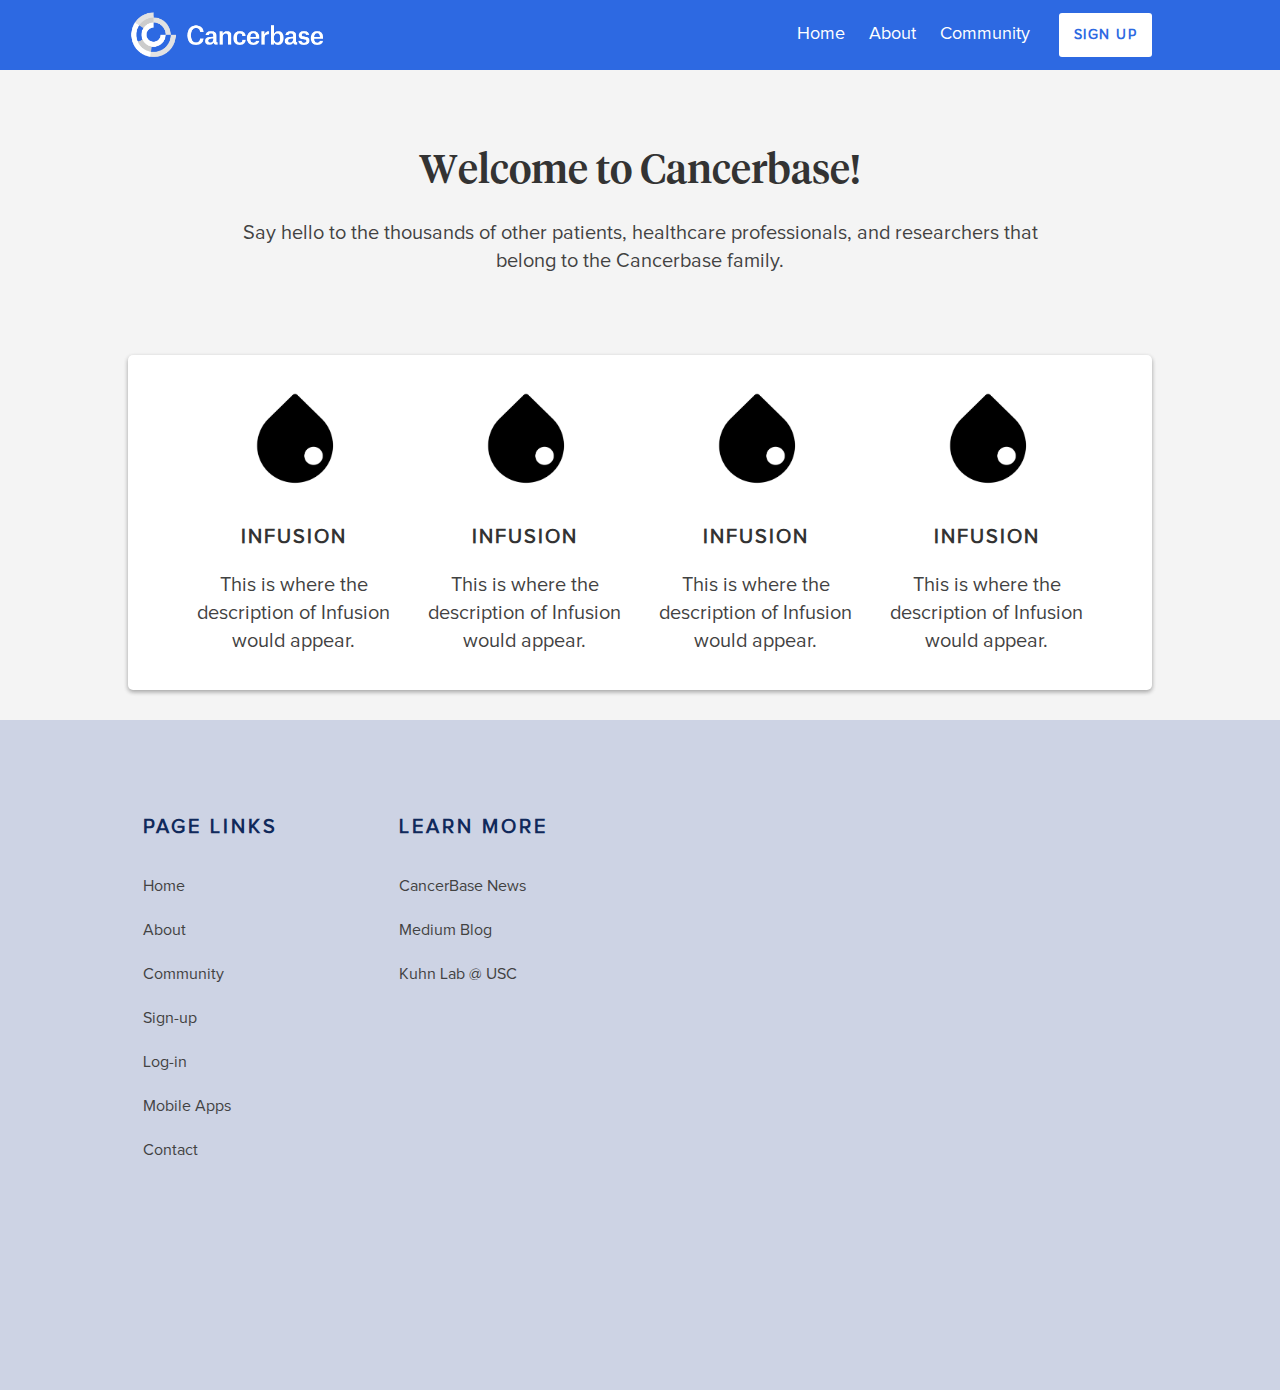
==== dash.html @ 2c81d821 "refreshed w new changes" ====
<!doctype html>
<head>


  <title>Cancerbase | Welcome!</title>

  <meta name='viewport' content='initial-scale=1,maximum-scale=1,user-scalable=no' />
  <meta charset=utf-8 />
  <!-- <link href='https://www.mapbox.com/base/latest/base.css' rel='stylesheet' /> -->


  <link rel='shortcut icon' href='path/to/favicon.ico' type='image/x-icon' />
  <script src='https://api.mapbox.com/mapbox-gl-js/v0.44.2/mapbox-gl.js'></script>
  <link href='https://api.mapbox.com/mapbox-gl-js/v0.44.2/mapbox-gl.css' rel='stylesheet' />
  <link rel=stylesheet type=text/css href="css/bootstrap.css">
  <link rel=stylesheet type=text/css href="css/bootstrap-theme.css">
  <link rel=stylesheet type=text/css href="css/index.css">

  <style>
      .grid-container {
        display: grid;
        grid-gap: 10px;
        grid-template-columns: auto auto auto auto auto;
        padding: 10px;
      }
      .grid-item {
        padding: 10px;
        font-size: 20px;
        text-align: center;
        box-shadow: rgba(63,63,63,0.09) 0 6px 24px;
        border-radius: 4px;
      }
  </style>
</head>
<body>

<div class="nav">
  <div class="nav-content">
    <a href="index.html"><div class="nav-logo">
      <img src="assets/logo-white.png">
    </div></a>
    <div class="nav-links">
      <a href="#">Home</a>
      <a href="#">About</a>
      <a href="#">Community</a>
      <div class="button btn-nav">
        SIGN UP
      </div>
    </div>
  </div>
</div>

<div class="primary-container-hero">
  <div class="introduction">
    <h1>Welcome to Cancerbase!</h1>
    <h3>Say hello to the thousands of other patients, healthcare professionals, and researchers that belong to the Cancerbase family.</h3>
  </div>

  <div class="card apps-card">
    <div class="container">
      <div class="row">
        <div class="col-md-3">
          <div class="app-icon">
            <img src="assets/apps/drop.png">
          </div>
            <h5>Infusion</h5>
            <h3>This is where the description of Infusion would appear.</h3>
        </div>
        <div class="col-md-3">
          <div class="app-icon">
            <img src="assets/apps/drop.png">
          </div>
            <h5>Infusion</h5>
            <h3>This is where the description of Infusion would appear.</h3>
        </div>
        <div class="col-md-3">
          <div class="app-icon">
            <img src="assets/apps/drop.png">
          </div>
            <h5>Infusion</h5>
            <h3>This is where the description of Infusion would appear.</h3>
        </div>
        <div class="col-md-3">
          <div class="app-icon">
            <img src="assets/apps/drop.png">
          </div>
            <h5>Infusion</h5>
            <h3>This is where the description of Infusion would appear.</h3>
        </div>
      </div>
    </div>
  </div>
</div>


  <div class="footer">
    <div class="primary-container">
      <div class="container">
        <div class="row">
          <div class="col-md-3">
            <h5 class="fheader">PAGE LINKS</h5>
              <a href="/"><p>Home</p></a>
              <a href="/"><p>About</p></a>
              <a href="/"><p>Community</p></a>
              <a href="/"><p>Sign-up</p></a>
              <a href="/"><p>Log-in</p></a>
              <a href="/"><p>Mobile Apps</p></a>
              <a href="/"><p>Contact</p></a>
          </div>

          <div class="col-md-3">
            <h5 class="fheader">LEARN MORE</h5>
              <a href="/"><p>CancerBase News</p></a>
              <a href="/"><p>Medium Blog</p></a>
              <a href="/"><p>Kuhn Lab @ USC</p></a>
          </div>

          <div class="col-md-6">
            <iframe src="https://www.powr.io/plugins/form-builder/view?unique_label=5600c516_1525746963&external_type=iframe" width="100%" height="600" frameborder="0"></iframe>
          </div>
      </div>
    </div>
  </div>




</body>
---- css/index.css ----
@font-face {
    font-family: 'Tiempos';
    src: url(../fonts/TiemposHeadline-Medium.otf);
}

@font-face {
  font-family: 'Proxima Nova';
  src: url(../fonts/ProximaNova-Regular.otf);
}

body {
  color: #333333;
  font-family: 'Proxima Nova';
  padding: 0px;
  line-height: 28px;
  background-color: #f4f4f4;
}


h1 {
  font-family: 'Tiempos';
  font-size: 40px;
  line-height: 45px;
  font-weight: normal;
}

h2 {
  font-family: 'Tiempos';
  font-size: 30px;
  font-weight: 200;
  color: #424242;
  line-height: 40px;
}

h3 {
  font-family: 'Proxima Nova';
  font-size: 20px;
  color: #424242;
  font-weight: normal;
}

h4 {
  font-family: 'Proxima Nova';
  font-size: 20px;
  color: #424242;
  font-weight: normal;

}

h5 {
  font-family: 'Proxima Nova';
  font-size: 20px;
  text-transform: uppercase;
  letter-spacing: 2px;
  font-weight: bold;
  margin-bottom: 0px;
}

p {
  font-size: 16px;
  color: #424242;
}

a {
  font-size: 16px;
  color: #fcac42;
  text-decoration: none !important;
}

/*FOR SEMANTIC STYLES*/
.orange {
  color: #fcac42;
}

.white {
  color: white;
}

.low-opacity {
  opacity: .8;
}

.button {
  padding: 8px 25px 8px 25px;
  width: max-content;
  color: white;
    background-color: rgba(252, 172, 66, 0.3);
  border: 2px solid #fcac42;
    border-radius: 3px;
  font-family: 'Proxima Nova';
    font-size: 16px;
        font-weight: bold;
    text-transform: uppercase;
    letter-spacing: 1.5px;
  transition: .3s ease;
}

  .btn-bright {
    margin-top: 35px;
    background-color: rgba(252, 172, 66, 0);
    color: #333333;
  }

  .btn-shiny {
    background-color: rgba(252, 172, 66, 1);
    margin: auto;
  }


  .btn-nav {
    display: inline;
    font-size: 14px;
    background-color: white;
    border: none;
    color: #2d69e2;
    padding: 15px 15px 15px 15px;
    margin-left: 15px;
  }

  .button:hover {
    background-color: rgba(252, 172, 66, 1);
  }

  .btn-nav:hover {
    background-color: white;
  }

.centered {
  text-align: center;
}

hr {
  margin: 80px 0px 30px 0px;
  border: 1px solid grey;
}

.v1 img {
  width: 6px;
  margin: auto;
  margin-bottom: -60px;
}

  .v-bottom img {
    margin-bottom: 0px;
    margin-top: -18px;
  }

.number {
  position: absolute;
  top: -20px;
  left: -20px;
}

  .number img {
    width: 60px;
  }

  .n2 {
    top: -20px;
    right: 20px;
  }

.special-blue {
  font-family: 'Proxima Nova';
  color: #10295b;
  font-size: 30px;
  font-weight: bold;
  text-align: center;
  text-transform: uppercase;
  letter-spacing: 3px;
  padding-bottom: 30px;
}

.quote {
  font-size: 23px;
  font-family: 'Proxima Nova';
  font-style: italic;
  padding: 25px;
  line-height: 40px;
}

  .quote-img {
    width: 100px;
  }

/*END OF SEMANTIC STYLES*/

/*FOR NAVIGATION*/
.nav {
  width: 100%;
  height: 70px;
  background-color: #2d69e2;
  position: fixed;
  z-index: 9000;

}

  .nav h3 {
    color: white;
  }

.nav-content {
  width: 80%;
  max-width: 1200px;
  margin: auto;
}

.nav-logo {
  width: 220px;
  height: 100%;
  float: left;
  margin-top: 5px;
  margin-left: -10px;
}

  .nav-logo img {
    width: 100%;
  }

.nav-links {
  margin-top: 20px;
  width: auto;
  height: 100%;
  float: right;
  display: inline-block;
}

.nav-links a {
  padding: 0 10px 0 10px;
  color: white;
  font-size: 18px;
}

/*END OF NAVIGATION*/

.primary-container-hero {
  width: 80%;
  max-width: 1200px;
  margin: auto;
  padding-top: 100px;
}

.primary-container {
  width: 80%;
  max-width: 1200px;
  margin: auto;
  margin-top: 30px;
}

.smaller {
  max-width: 1000px;
}

/*FOR HERO CARD*/
.hero-card {
  position: relative;
  width: 100%;
  height: 500px;
  border-radius: 5px;
  background-color: #2052ce;
  background-image: url('../assets/cb-hero.png');
    background-repeat: no-repeat;
    background-position: center;
    background-size: cover;
}

  .hero-card2 {
    background-image: url('');
  }

.hero-text {
  position: absolute;
  left: 100px;
  top: 80px;
  width: 400px;
}

.hero-text h1 {
  font-size: 40px;
  margin-bottom: -15px;
}

.hero-image img {
  position: absolute;
  width: 700px;
  height: auto;
  right: 40px;
  bottom: 0px;
  background-repeat: no-repeat;
  background-position: center;
  background-size: cover;
}

/*END OF HERO CARD*/

/*PRIMARY HOMEPAGE CONTENT*/
.introduction {
  padding-top: 20px;
  padding-bottom: 60px;
  max-width: 800px;
  width: 100%;
  margin: auto;
  text-align: center;
}

.icon img {
  width: 200px;
}

.step {
  text-align: center;
  height: 100%;
  min-height: 500px !important;
}

.apps {
  width: 90%;
  height: 100%;
  margin-top: 100px;
  text-align: center;
  margin-bottom: 100px;
}

#large-img {
  width: 80%;
  max-width: 1000px;
  margin-top: -20px;
  margin-bottom: 40px;
}

.img-rounded {
  width: 300px;
  border-radius: 5px;
  float: right;
  margin-right: 25px;
}

  .img-rounded2 {
    float: left;
    margin-right: 0px;
  }

.side-text {
  width: 100%;
  max-width: 400px;
  float: left;
  margin-left: 25px;
}

  .side-text2 {
    float: right;
    margin-left: 0px;
  }

.label {
  font-weight: bold;
  letter-spacing: 2px;
}

.full-width {
  width: 100%;
  height: 100%;
  min-height: 500px;
  background-color: #e0e0e0;
  background-repeat: no-repeat;
  background-position: center;
  background-size: cover;
  padding-top: 20px;
}

  .fw-blue {
    background-color: #cdd3e4 !important;
    border-bottom: none;
    padding-bottom: 30px;
  }

  .fw1 {
      background-image: url('../assets/stock-researchers.png');
      border-bottom: 5px solid #fcac42;
  }

  .fw2 {
      background-image: url('../assets/stock-runner.png');
      border-bottom: 5px solid #fcac42;
  }

  .fw3 {
      background-image: url('../assets/stock-patients.png');
  }


  .card {
    position: relative;
    width: 500px;
    height: 400px;
    background-color: white;
    padding: 15px 50px 15px 50px;
    border-radius: 5px;

    box-shadow: 0 2px 5px rgba(0,0,0,0.12), 0 2px 4px rgba(0,0,0,0.24);
    transition: all 0.3s cubic-bezier(.25,.8,.25,1);
  }

    .card:hover {
      box-shadow: 0 3px 10px rgba(0,0,0,0.15), 0 10px 5px rgba(0,0,0,0.15);
    }

    .c2 {
      float: right;
    }

    .apps-card {
      width: 100%;
      height: 100%;
      text-align: center;
      padding-top: 35px;
    }

  .app-card {
    padding-top: 30px;
    width: 100%;
    height: 100%;
    margin-bottom: 30px;
    position: relative;
    min-height: 350px;
  }

    a .app-card {
      color: #333333;
    }

.app-icon img {
  width: 100px;
  height: 100px;
  border-radius: 10px;
  margin: auto;
}
/*END OF PRIMARY HOMEPAGE CONTENT*/

/*FOOTER CONTENT*/
.footer {
  padding-top: 30px;
  margin-top: 30px;
  width: 100%;
  height: 100%;
  background-color: #cdd3e4;
}

.fheader {
  font-size: 20px;
  letter-spacing: 2px;

  color: #10295b;
  font-weight: bold;
  text-transform: uppercase;
  letter-spacing: 3px;
  padding-bottom: 15px;
}

















/*LARGE MEDIA QUERIES*/
@media (max-width: 1260px) {
  .hero-image img {
    width: 600px;
  }

  .step {
    min-height: 500px ;
  }
}

@media (max-width: 1000px) {
  .primary-container-hero {
    width: 100%;
      padding-top: 60px;
  }

  .hero-card {
    width: 100%;
    border-radius: 0;
  }

  .hero-text {
    left: 85px;
  }

  .hero-image img {
    width: 550px;
  }

  .app-card {
    max-width: 400px;
    margin: auto;
    margin-bottom: 30px;
  }

  .step {
    min-height: 200px ;
  }
}
/*END OF LARGE MEDIA QUERIES*/

/*MEDIUM MEDIA QUERIES*/
@media (max-width: 800px) {
  .hero-text {
    top: 30px;
    left: 0;
    right: 0;
    text-align: center;
    margin-left: auto;
    margin-right: auto;
  }

  .hero-text .button {
    margin: auto;
  }

  .hero-image img {
    left: 0;
    right: 0;
    margin-left: auto;
    margin-right: auto;
    width: 450px;
  }

  .card {
    text-align: center;
    width: 100%;
    margin: auto;
  }

    .card .button {
      margin: auto;
    }

    .c2 {
      float: none;
    }

  .number {
    display: none;
  }

  .apps {
    width: 100%;
    margin-top: 50px;
    margin-bottom: 0px;
    max-width: 800px !important;
  }

  .nav-logo {
  display:none;
}

  .nav-content {
    padding-top: 20px;
  }

  .nav-links {
    float: none;
    width: 100%;
    margin: auto;
    text-align: center;
  }

  .btn-nav {
    display: none;
  }

  .app-card {
    max-width: 400px;
    margin: auto;
    margin-bottom: 30px;
  }

  .container-map {
    width: 100%;
  }

}
/*END OF MEDIUM MEDIA QUERIES*/

/*MOBILE MEDIA QUERY*/
@media (max-width: 500px) {
  h1 {
    font-size: 30px !important;
    line-height: 40px;
  }

  .primary-container {
    width: 95%;
  }
  .card {

  }

  .introduction {
    padding: 15px;
  }

}

/*SIGNUP FLOW*/
.form-flow {
  padding: 50px;
  border: 1px solid #999;
}

input {
  margin: 10px 0;
}

.form-input {
  width: 100%;
  color: #333;
}

.form-input-radio {
  margin-left: 20px;
}

.form-input-select select{
  width: 100%;
  padding: 8px;
  background-color: white;
}

.input-label {
  text-transform: uppercase;
  font-weight: bold;
  text-align: left;
  float: left;
  letter-spacing: 1px;
}
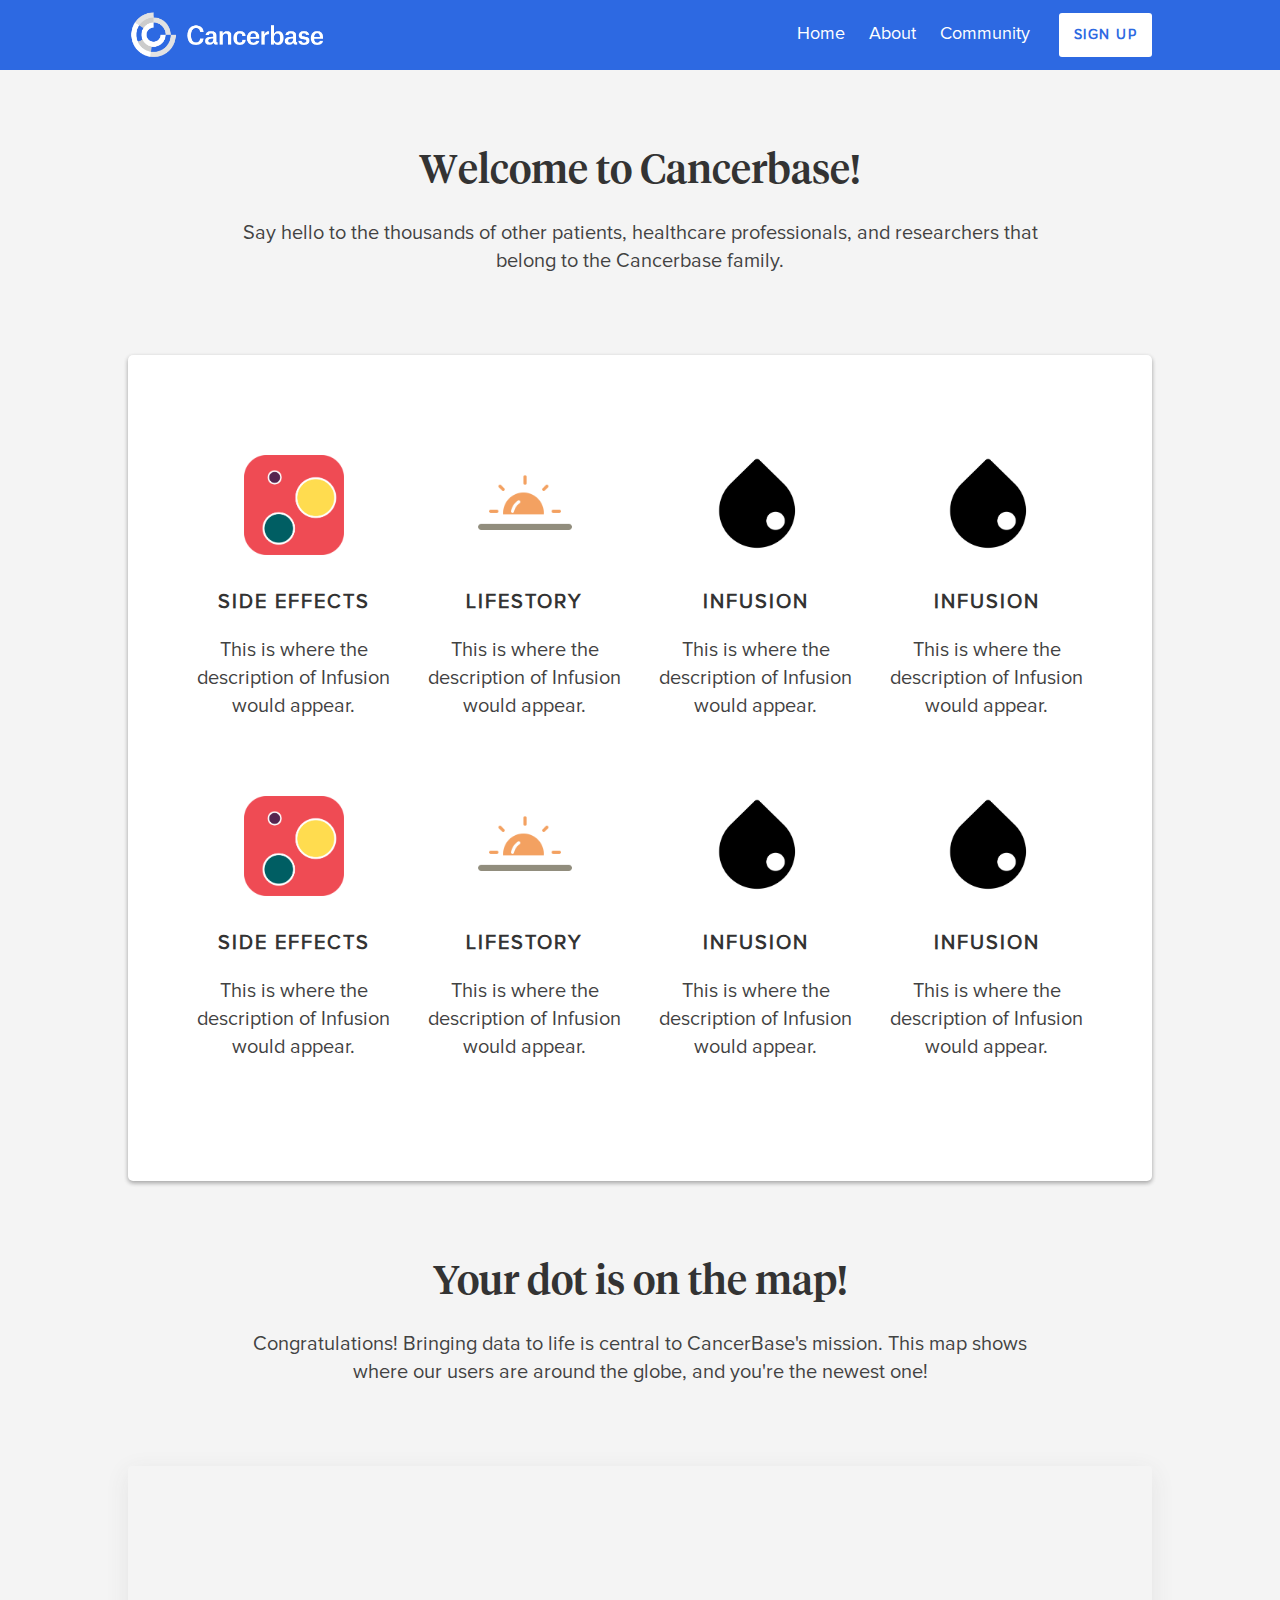
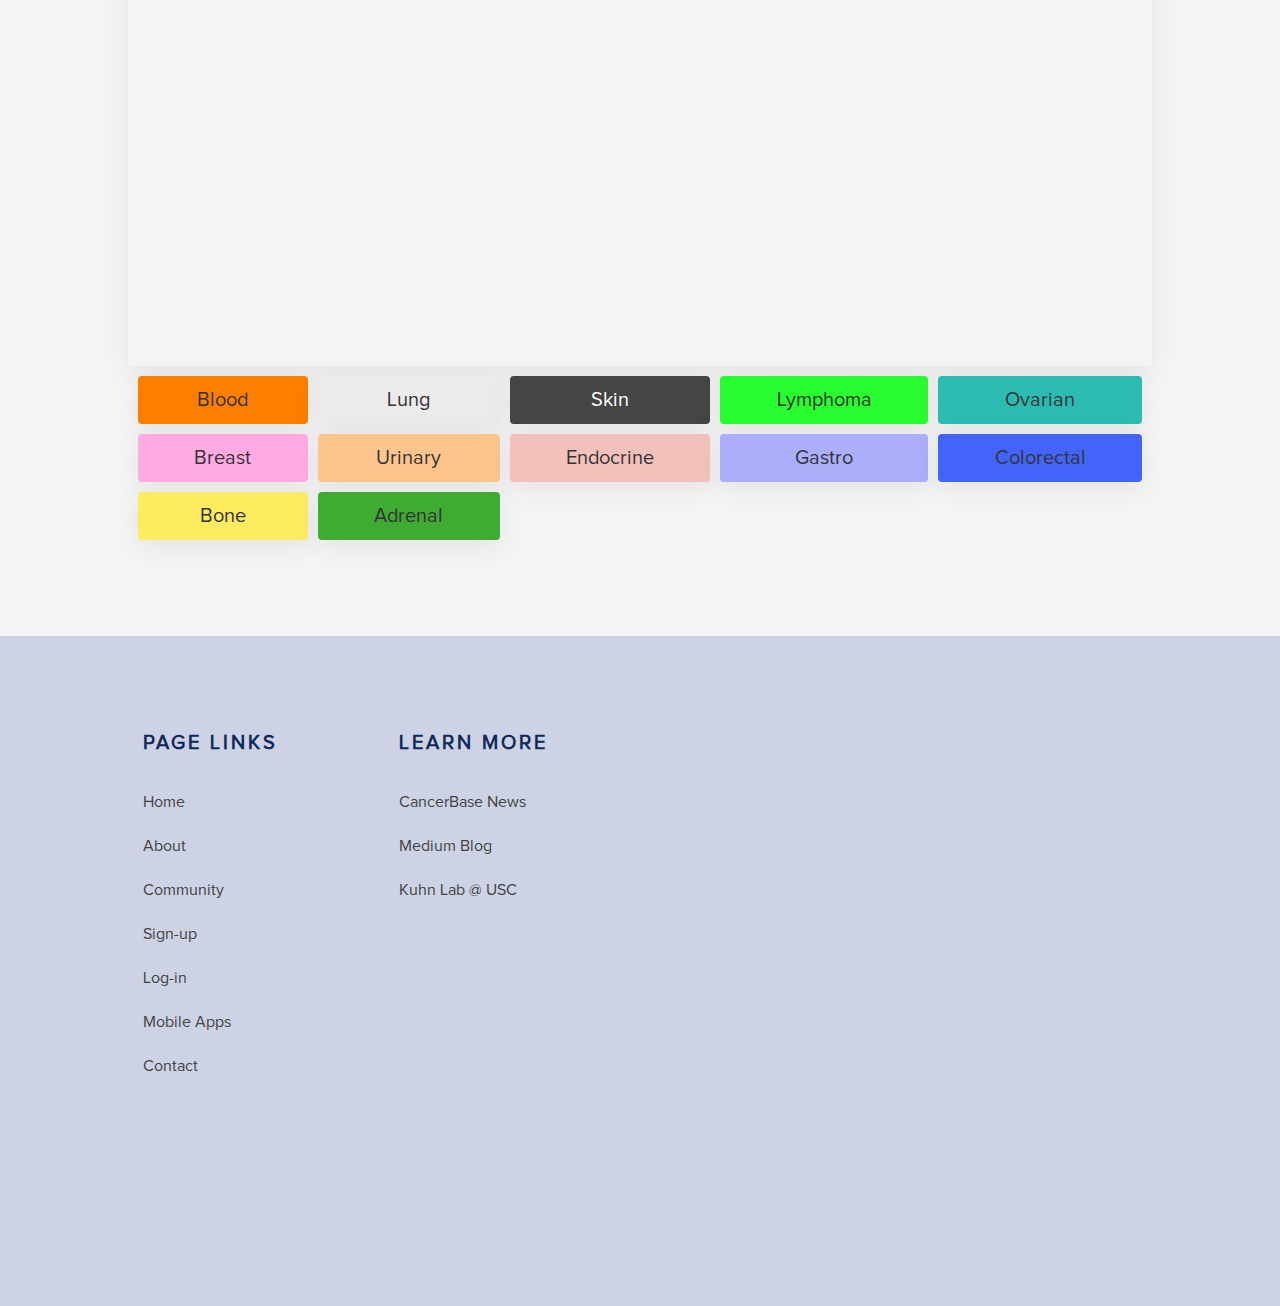
==== commit 20dc75dc: "updated dash page" ====
--- a/dash.html
+++ b/dash.html
@@ -17,6 +17,19 @@
   <link rel=stylesheet type=text/css href="css/index.css">
 
   <style>
+      .card {
+        padding-top: 100px;
+        padding-bottom: 100px;
+      }
+
+      a {
+        color: #333333;
+      }
+
+      a:hover {
+        color: #333333;
+      }
+
       .grid-container {
         display: grid;
         grid-gap: 10px;
@@ -56,41 +69,116 @@
     <h3>Say hello to the thousands of other patients, healthcare professionals, and researchers that belong to the Cancerbase family.</h3>
   </div>
 
-  <div class="card apps-card">
+  <a href="/"><div class="card apps-card">
     <div class="container">
       <div class="row">
         <div class="col-md-3">
           <div class="app-icon">
-            <img src="assets/apps/drop.png">
-          </div>
-            <h5>Infusion</h5>
-            <h3>This is where the description of Infusion would appear.</h3>
-        </div>
-        <div class="col-md-3">
-          <div class="app-icon">
-            <img src="assets/apps/drop.png">
-          </div>
-            <h5>Infusion</h5>
-            <h3>This is where the description of Infusion would appear.</h3>
-        </div>
-        <div class="col-md-3">
-          <div class="app-icon">
-            <img src="assets/apps/drop.png">
-          </div>
-            <h5>Infusion</h5>
-            <h3>This is where the description of Infusion would appear.</h3>
-        </div>
-        <div class="col-md-3">
-          <div class="app-icon">
-            <img src="assets/apps/drop.png">
-          </div>
-            <h5>Infusion</h5>
-            <h3>This is where the description of Infusion would appear.</h3>
-        </div>
-      </div>
-    </div>
-  </div>
+            <img src="assets/apps/sideeffects.png">
+          </div>
+            <h5>Side Effects</h5>
+            <h3>This is where the description of Infusion would appear.</h3>
+        </div>
+        <div class="col-md-3">
+          <div class="app-icon">
+            <img src="assets/apps/horizon.png">
+          </div>
+            <h5>LifeStory</h5>
+            <h3>This is where the description of Infusion would appear.</h3>
+        </div>
+        <div class="col-md-3">
+          <div class="app-icon">
+            <img src="assets/apps/drop.png">
+          </div>
+            <h5>Infusion</h5>
+            <h3>This is where the description of Infusion would appear.</h3>
+        </div>
+        <div class="col-md-3">
+          <div class="app-icon">
+            <img src="assets/apps/drop.png">
+          </div>
+            <h5>Infusion</h5>
+            <h3>This is where the description of Infusion would appear.</h3>
+        </div>
+      </div>
+    </div>
+    <br><br>
+    <div class="container">
+      <div class="row">
+        <div class="col-md-3">
+          <div class="app-icon">
+            <img src="assets/apps/sideeffects.png">
+          </div>
+            <h5>Side Effects</h5>
+            <h3>This is where the description of Infusion would appear.</h3>
+        </div>
+        <div class="col-md-3">
+          <div class="app-icon">
+            <img src="assets/apps/horizon.png">
+          </div>
+            <h5>LifeStory</h5>
+            <h3>This is where the description of Infusion would appear.</h3>
+        </div>
+        <div class="col-md-3">
+          <div class="app-icon">
+            <img src="assets/apps/drop.png">
+          </div>
+            <h5>Infusion</h5>
+            <h3>This is where the description of Infusion would appear.</h3>
+        </div>
+        <div class="col-md-3">
+          <div class="app-icon">
+            <img src="assets/apps/drop.png">
+          </div>
+            <h5>Infusion</h5>
+            <h3>This is where the description of Infusion would appear.</h3>
+        </div>
+      </div>
+    </div>
+  </div></a>
 </div>
+
+<div class="primary-container container-map">
+    <div id="beforemap" class="ui-grid-col-12" style="display: block;
+      text-align: center; ">
+      <div class="introduction">
+             <h1>Your dot is on the map!</h1>
+             <h3>Congratulations! Bringing data to life is central to CancerBase's mission. This map shows where our users are around the globe, and you're the newest one!</h3>
+      </div>
+    </div>
+    <div id='map' style='width: 100%; height: 500px; display: block;
+      margin-left: auto;
+      margin-right: auto;
+      box-shadow: rgba(63,63,63,0.09) 0 6px 24px;
+      border-radius: 4px;'></div>
+      <script>
+      mapboxgl.accessToken = 'pk.eyJ1IjoiY2FuY2VyYmFzZSIsImEiOiJjamc2cXNzbXIwdWVkMnFybjRrZDZrOXVpIn0.9S6W-shwFG434qQQMN-_1g';
+      var map = new mapboxgl.Map({
+      container: 'map',
+      style: 'mapbox://styles/cancerbase/cjg6s4vdc0wa82sqvpw0d477u'
+      });
+
+      // Add zoom and rotation controls to the map.
+      map.addControl(new mapboxgl.NavigationControl());
+      map.scrollZoom.disable();
+      </script>
+
+    <div class="grid-container">
+    <div class="grid-item" style="background-color: #fc7f00">Blood</div>
+    <div class="grid-item" style="background-color: #ebebeb">Lung</div>
+    <div class="grid-item" style="background-color: #454545; color: white;">Skin</div>
+    <div class="grid-item" style="background-color: #2afd2f">Lymphoma</div>
+    <div class="grid-item" style="background-color: #2bbbb3">Ovarian</div>
+    <div class="grid-item" style="background-color: #ffaae3">Breast</div>
+    <div class="grid-item" style="background-color: #fcc58d">Urinary</div>
+    <div class="grid-item" style="background-color: #f2c1bb">Endocrine</div>
+    <div class="grid-item" style="background-color: #aaaefb">Gastro</div>
+    <div class="grid-item" style="background-color: #4264FB">Colorectal</div>
+    <div class="grid-item" style="background-color: #fdec60">Bone</div>
+    <div class="grid-item" style="background-color: #3fab33">Adrenal</div>
+  </div>
+</div>
+<br><br>
 
 
   <div class="footer">
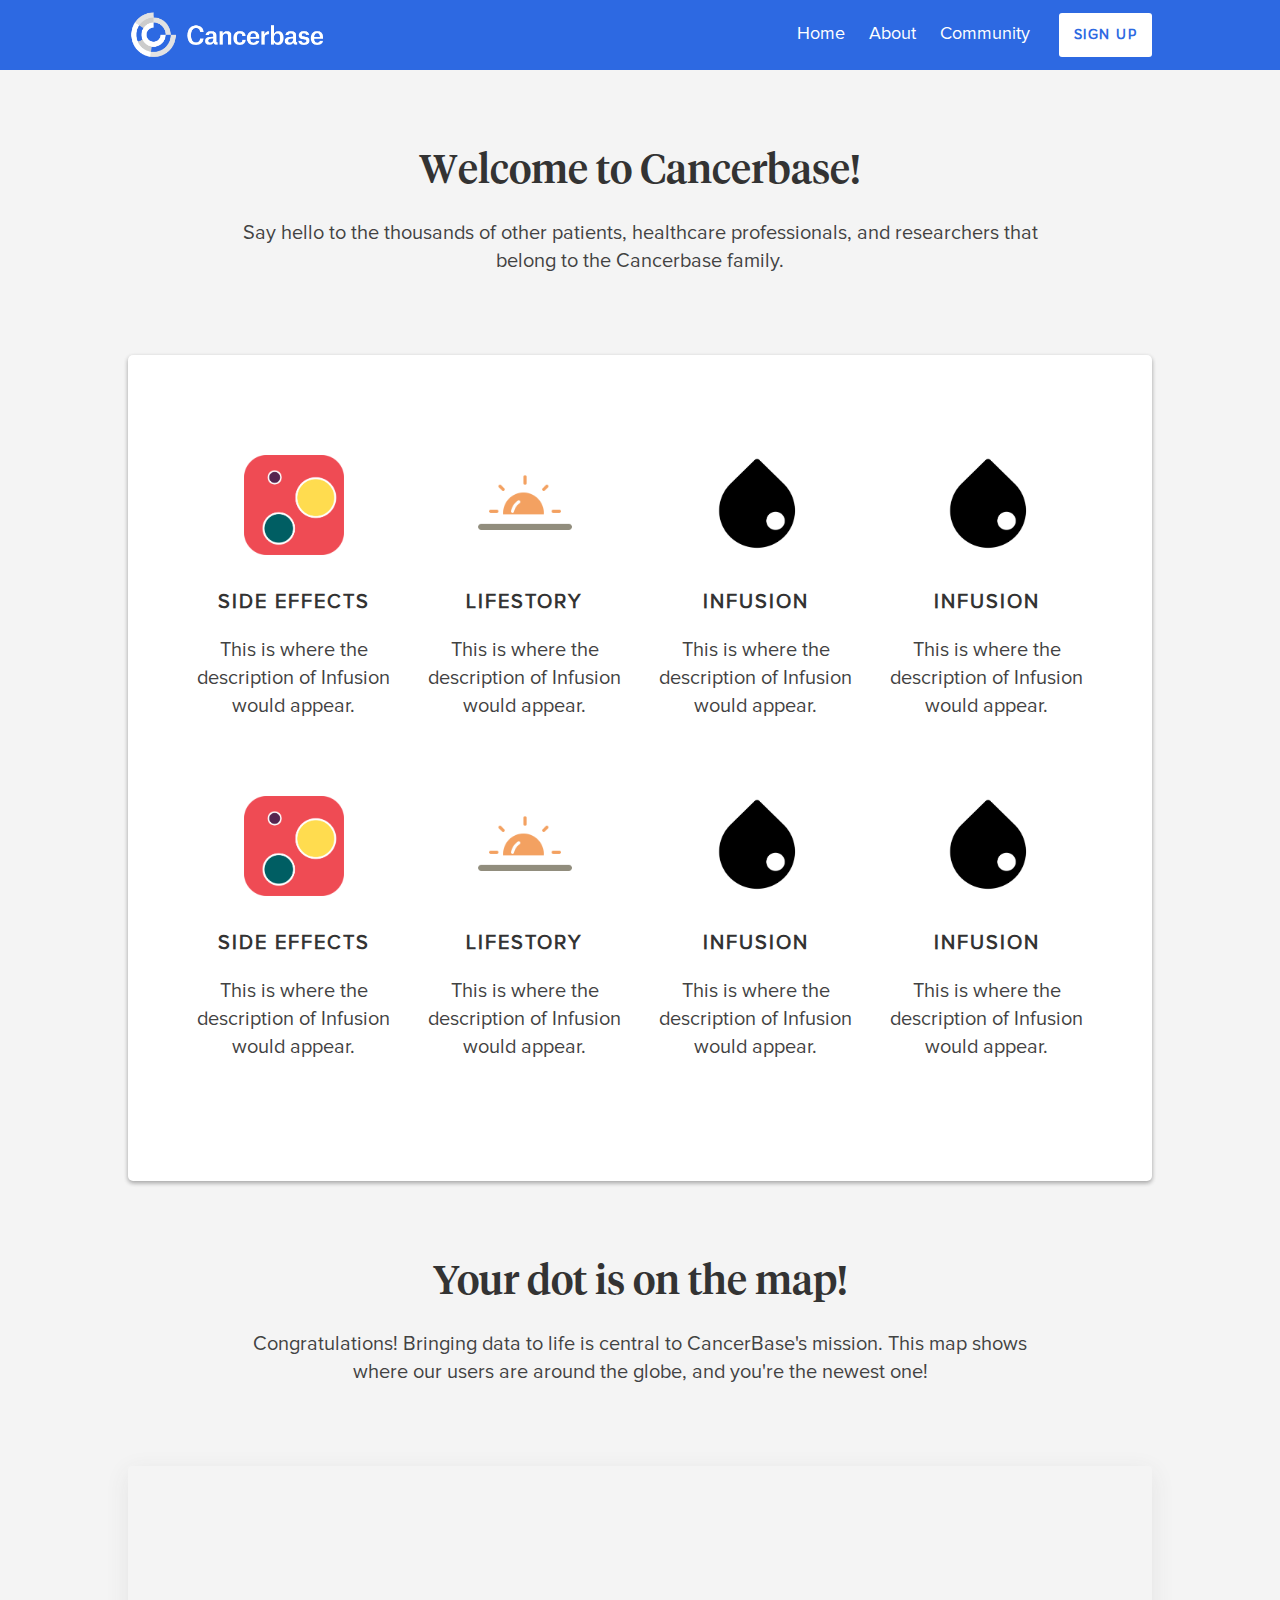
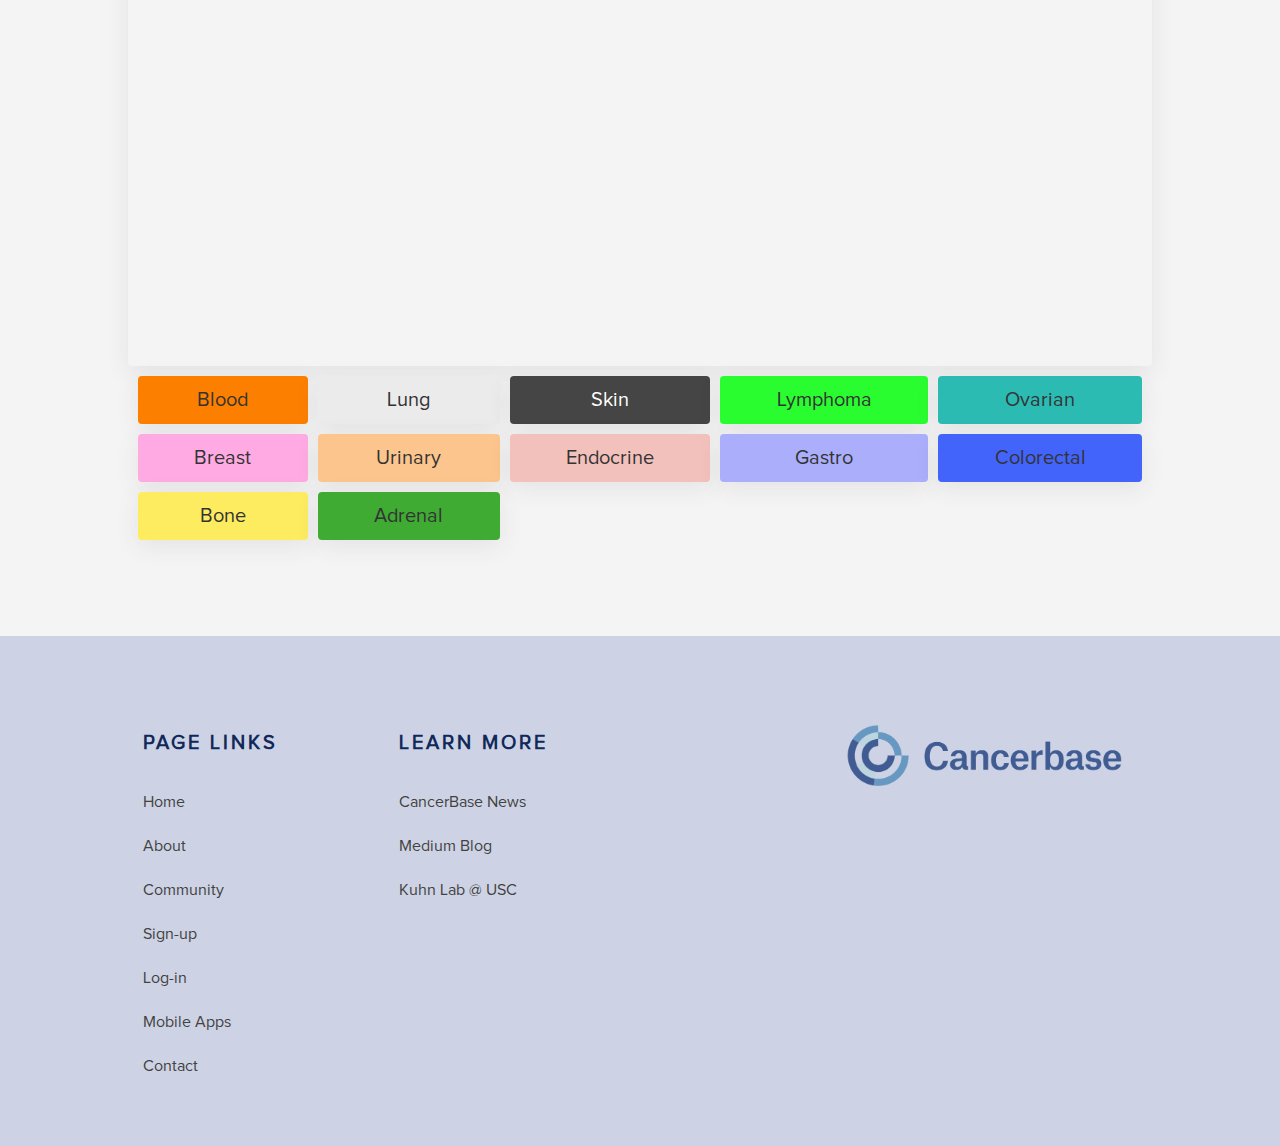
==== commit 4678f29b: "finishing touches" ====
--- a/dash.html
+++ b/dash.html
@@ -181,34 +181,37 @@
 <br><br>
 
 
-  <div class="footer">
-    <div class="primary-container">
-      <div class="container">
-        <div class="row">
-          <div class="col-md-3">
-            <h5 class="fheader">PAGE LINKS</h5>
-              <a href="/"><p>Home</p></a>
-              <a href="/"><p>About</p></a>
-              <a href="/"><p>Community</p></a>
-              <a href="/"><p>Sign-up</p></a>
-              <a href="/"><p>Log-in</p></a>
-              <a href="/"><p>Mobile Apps</p></a>
-              <a href="/"><p>Contact</p></a>
-          </div>
-
-          <div class="col-md-3">
-            <h5 class="fheader">LEARN MORE</h5>
-              <a href="/"><p>CancerBase News</p></a>
-              <a href="/"><p>Medium Blog</p></a>
-              <a href="/"><p>Kuhn Lab @ USC</p></a>
-          </div>
-
-          <div class="col-md-6">
-            <iframe src="https://www.powr.io/plugins/form-builder/view?unique_label=5600c516_1525746963&external_type=iframe" width="100%" height="600" frameborder="0"></iframe>
-          </div>
-      </div>
-    </div>
-  </div>
+<div class="footer">
+  <div class="primary-container">
+    <div class="container">
+      <div class="row">
+        <div class="col-md-3">
+          <h5 class="fheader">PAGE LINKS</h5>
+            <a href="/"><p>Home</p></a>
+            <a href="/"><p>About</p></a>
+            <a href="/"><p>Community</p></a>
+            <a href="/"><p>Sign-up</p></a>
+            <a href="/"><p>Log-in</p></a>
+            <a href="/"><p>Mobile Apps</p></a>
+            <a href="/"><p>Contact</p></a>
+        </div>
+
+        <div class="col-md-3">
+          <h5 class="fheader">LEARN MORE</h5>
+            <a href="/"><p>CancerBase News</p></a>
+            <a href="/"><p>Medium Blog</p></a>
+            <a href="/"><p>Kuhn Lab @ USC</p></a>
+        </div>
+
+        <div class="col-md-6">
+          <div class="footer-icon">
+            <img style="width: 300px;" src="assets/logo-blue.png">
+          </div>
+        </div>
+    </div>
+  </div>
+</div>
+</div>
 
 
 
--- a/css/index.css
+++ b/css/index.css
@@ -440,6 +440,7 @@
 /*FOOTER CONTENT*/
 .footer {
   padding-top: 30px;
+  padding-bottom: 50px;
   margin-top: 30px;
   width: 100%;
   height: 100%;
@@ -455,6 +456,18 @@
   text-transform: uppercase;
   letter-spacing: 3px;
   padding-bottom: 15px;
+}
+
+.footer-icon {
+  width: 100%;
+  margin: auto;
+  float: right;
+  margin-top: 20px;
+  filter: grayscale(50%);
+}
+
+.footer-icon img {
+  float: right;
 }
 
 
